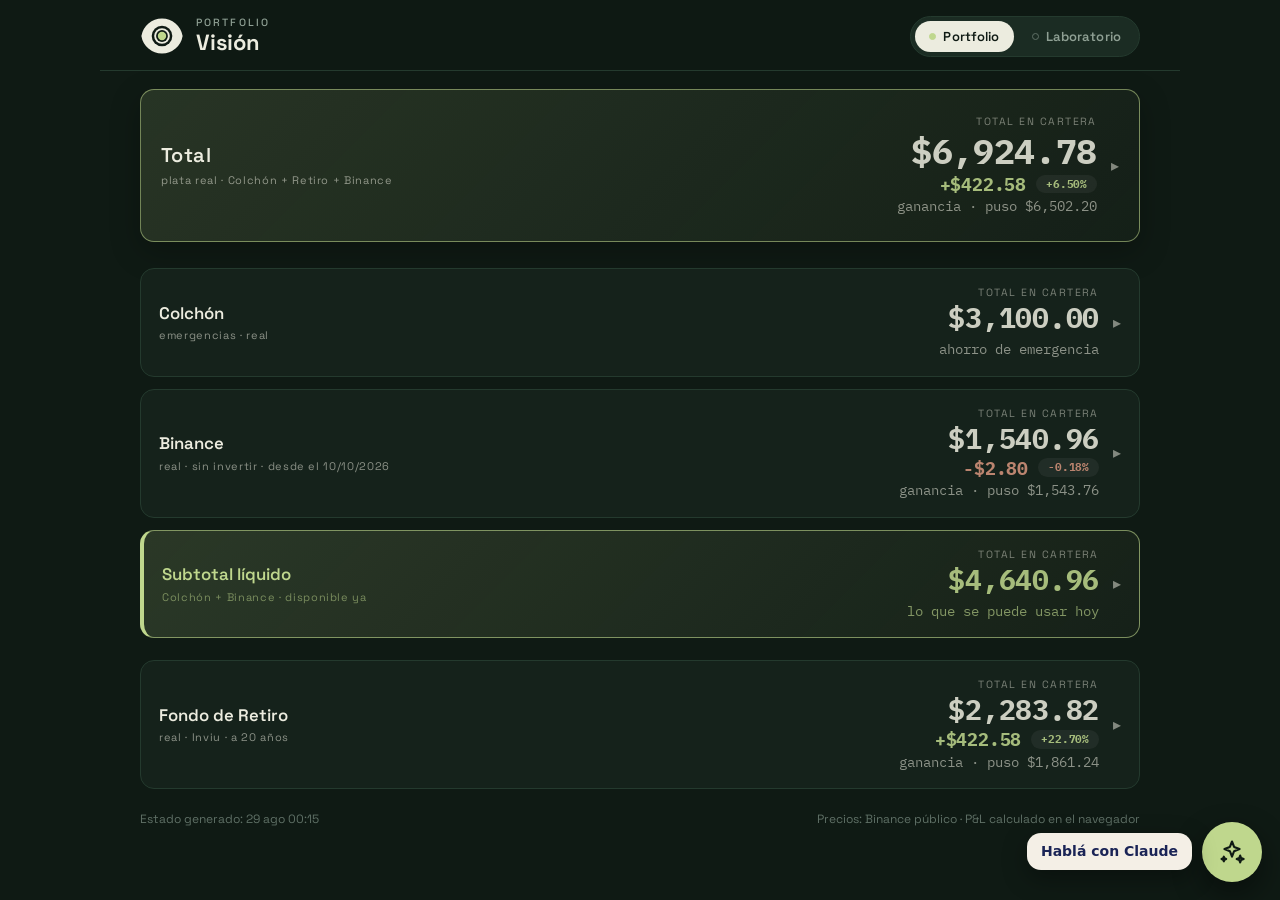
==== docs/index.html @ cedcc73b "panel: subtotal liquido destacado en lima" ====
<!DOCTYPE html>
<html lang="es">
<head>
<meta charset="UTF-8">
<meta name="viewport" content="width=device-width, initial-scale=1.0">
<meta name="robots" content="noindex, nofollow">
<title>Portfolio Visión</title>
<meta name="theme-color" content="#0F1A14">
<meta name="apple-mobile-web-app-capable" content="yes">
<meta name="apple-mobile-web-app-status-bar-style" content="black-translucent">
<meta name="apple-mobile-web-app-title" content="Visión">
<link rel="manifest" href="./manifest.json?v=3">
<link rel="icon" href="./favicon.ico?v=2" sizes="any">
<link rel="icon" type="image/png" sizes="32x32" href="./brand/favicon-32.png?v=3">
<link rel="icon" type="image/png" sizes="16x16" href="./brand/favicon-16.png?v=3">
<link rel="apple-touch-icon" sizes="180x180" href="./brand/apple-touch-icon.png?v=3">
<link rel="preconnect" href="https://fonts.googleapis.com">
<link rel="preconnect" href="https://fonts.gstatic.com" crossorigin>
<link href="https://fonts.googleapis.com/css2?family=Space+Grotesk:wght@400;500;700&family=IBM+Plex+Mono:wght@400;500;600&display=swap" rel="stylesheet">
<style>
  :root{
    /* Portfolio Visión — tokens (brand/tokens.css) */
    --soil:#0F1A14; --surface:#15221B; --surface-2:#1B2C23;
    --hair:#243A2E; --hair-soft:#1C2D24;
    --ink:#ECECDF; --muted:#8FA094; --faint:#5F7066;
    --jade:#BFD78D; --grain:#E8C36A; --clay:#D9967E; --sky:#7FB0C9;
    --r:14px;
  }
  *{box-sizing:border-box;margin:0;padding:0}
  html{-webkit-text-size-adjust:100%}
  body{
    background:var(--soil);
    color:var(--ink);
    font-family:"Space Grotesk",system-ui,sans-serif;
    line-height:1.45;
    padding:clamp(16px,4vw,40px);
    max-width:1080px;margin:0 auto;
    background-image:radial-gradient(120% 80% at 50% -10%, #16241c 0%, var(--soil) 55%);
    min-height:100vh;
  }
  .mono{font-family:"IBM Plex Mono",monospace;font-variant-numeric:tabular-nums}
  .eyebrow{font-size:11px;letter-spacing:.18em;text-transform:uppercase;color:var(--muted);font-weight:500}

  /* header */
  header{display:flex;flex-wrap:wrap;align-items:flex-end;justify-content:space-between;gap:18px;margin-bottom:28px}
  .brand h1{font-size:clamp(22px,3.6vw,30px);font-weight:700;letter-spacing:-.01em}
  .brand .sub{color:var(--muted);font-size:13px;margin-top:2px}
  .pulse{display:inline-flex;align-items:center;gap:7px;color:var(--muted);font-size:12px}
  .dot{width:8px;height:8px;border-radius:50%;background:var(--jade);box-shadow:0 0 0 0 rgba(191,215,141,.6);animation:beat 2.6s infinite}
  @keyframes beat{0%{box-shadow:0 0 0 0 rgba(191,215,141,.45)}70%{box-shadow:0 0 0 7px rgba(191,215,141,0)}100%{box-shadow:0 0 0 0 rgba(191,215,141,0)}}

  /* hero */
  .hero{background:linear-gradient(180deg,var(--surface) 0%, #121b16 100%);border:1px solid var(--hair);border-radius:var(--r);padding:clamp(18px,3vw,26px);margin-bottom:18px;display:flex;flex-wrap:wrap;gap:24px;align-items:center;justify-content:space-between}
  .hero .pnl-val{font-size:clamp(30px,6vw,46px);font-weight:600;letter-spacing:-.02em;line-height:1}
  .hero .pnl-sub{color:var(--muted);font-size:13px;margin-top:6px}
  .hero-stats{display:flex;gap:clamp(16px,4vw,38px);flex-wrap:wrap}
  .stat .k{font-size:11px;letter-spacing:.16em;text-transform:uppercase;color:var(--faint)}
  .stat .v{font-size:18px;margin-top:3px}

  /* grid */
  .cols{display:grid;grid-template-columns:1fr;gap:18px}
  @media(min-width:760px){.cols{grid-template-columns:1.6fr 1fr}}
  .card{background:var(--surface);border:1px solid var(--hair);border-radius:var(--r);overflow:hidden}
  .card > .head{display:flex;align-items:center;justify-content:space-between;padding:15px 18px;border-bottom:1px solid var(--hair-soft)}
  .card > .head .title{font-weight:500;font-size:15px}
  .card .body{padding:6px 18px 16px}

  /* positions */
  .pos{padding:14px 0;border-bottom:1px solid var(--hair-soft)}
  .pos:last-child{border-bottom:none}
  .pos.closed{opacity:.5}
  .pos-top{display:flex;align-items:baseline;justify-content:space-between;gap:10px}
  .sym{font-size:17px;font-weight:600}
  .sym .pair{color:var(--faint);font-weight:400;font-size:13px}
  .pos-pnl{text-align:right}
  .pos-pnl .pct{font-size:17px;font-weight:600}
  .pos-pnl .abs{font-size:12px;color:var(--muted)}
  .pos-meta{display:flex;flex-wrap:wrap;gap:14px 22px;margin-top:9px;font-size:12.5px;color:var(--muted)}
  .pos-meta b{color:var(--ink);font-weight:500}
  .up{color:var(--jade)} .down{color:var(--clay)} .flat{color:var(--muted)}

  /* stage track */
  .stage{display:inline-flex;align-items:center;gap:0;margin-top:10px}
  .seg{height:4px;width:34px;background:var(--hair);border-radius:2px;margin-right:4px}
  .seg.on{background:var(--jade)} .seg.stop{background:var(--clay)}
  .badge{display:inline-block;font-size:10.5px;letter-spacing:.08em;text-transform:uppercase;padding:2px 8px;border-radius:999px;border:1px solid var(--hair);color:var(--muted)}
  .badge.confirmed{color:var(--jade);border-color:rgba(191,215,141,.4)}
  .badge.moonbag{color:var(--grain);border-color:rgba(232,195,106,.4)}
  .badge.seed{color:var(--sky);border-color:rgba(127,176,201,.4)}
  .badge.closed{color:var(--clay);border-color:rgba(224,122,95,.4)}

  /* side rows */
  .row{display:flex;align-items:center;justify-content:space-between;padding:11px 0;border-bottom:1px solid var(--hair-soft);font-size:14px}
  .row:last-child{border-bottom:none}
  .row .lbl{color:var(--muted)}
  .chip{display:inline-block;background:var(--surface-2);border:1px solid var(--hair);border-radius:8px;padding:3px 9px;font-size:13px;margin:0 6px 6px 0}
  .chip .live{color:var(--faint);font-size:11px;margin-left:6px}

  footer{margin-top:22px;color:var(--faint);font-size:12px;display:flex;flex-wrap:wrap;justify-content:space-between;gap:10px}
  .note{background:var(--surface);border:1px solid var(--hair-soft);border-left:2px solid var(--grain);border-radius:8px;padding:10px 13px;color:var(--muted);font-size:12.5px;margin-top:14px}
  a{color:var(--sky);text-decoration:none}
  .err{color:var(--clay)}
  @media(prefers-reduced-motion:reduce){.dot{animation:none}}
</style>

<style>
  .badge.live{background:rgba(224,122,95,.14);color:var(--clay);border:1px solid rgba(224,122,95,.3);padding:2px 9px;border-radius:999px;font-size:11px;font-weight:600}
  .badge.dry{background:rgba(127,176,201,.14);color:var(--sky);border:1px solid rgba(127,176,201,.3);padding:2px 9px;border-radius:999px;font-size:11px;font-weight:600}
  .gan-sep{margin:40px 0 24px;border:0;border-top:1px solid var(--hair)}
  .gan-head{display:flex;flex-wrap:wrap;align-items:flex-end;justify-content:space-between;gap:14px;margin-bottom:20px}
  .gmetrics{display:grid;grid-template-columns:repeat(3,1fr);gap:12px}
  .gmetrics .m{background:var(--surface-2);border:1px solid var(--hair);border-radius:10px;padding:12px 14px}
  .gmetrics .m .k{font-size:11px;letter-spacing:.12em;text-transform:uppercase;color:var(--muted)}
  .gmetrics .m .v{font-size:20px;margin-top:4px}
</style>

</head>
<body>
  <header>
    <div class="brand">
      <h1>Radar — Fondo Abundancia</h1>
      <div class="sub">Especulación disciplinada · Binance Spot · sub-cuenta aislada</div>
    </div>
    <div class="pulse"><span class="dot"></span><span id="freshness">precios en vivo</span></div>
  </header>

  <section class="hero">
    <div>
      <div class="eyebrow">Balance (USD) · Semillas</div>
      <div class="pnl-val mono" id="semBal">—</div>
      <div class="pnl-sub" id="semSub">cargando estado…</div>
    </div>
    <div class="hero-stats">
      <div class="stat"><div class="k">Ganancia / pérdida general</div><div class="v mono" id="semGen" style="font-size:1.4em">—</div></div>
      <div class="stat"><div class="k">P&amp;L no realizado</div><div class="v mono" id="semUnreal">—</div></div>
      <div class="stat"><div class="k">P&amp;L realizado</div><div class="v mono" id="semReal">—</div></div>
      <div class="stat"><div class="k">Depósitos netos</div><div class="v mono" id="semDep">—</div></div>
    </div>
  </section>

  <div class="card" id="alertCard" style="margin-bottom:18px"><div class="head"><span class="title">Alertas</span><span class="eyebrow" id="alertCount"></span></div><div class="body" id="alertas"><div class="row"><span class="lbl">Cargando…</span></div></div></div>

<div class="cols">
    <div class="card">
      <div class="head"><span class="title">Posiciones</span><span class="eyebrow" id="posCount"></span></div>
      <div class="body" id="positions"><div class="row"><span class="lbl">Cargando…</span></div></div>
    </div>

    <div style="display:flex;flex-direction:column;gap:18px">
      <div class="card">
        <div class="head"><span class="title">Bot diario</span><span class="eyebrow">filtro determinístico</span></div>
        <div class="body">
          <div class="row"><span class="lbl">Última corrida</span><span class="mono" id="lastRun">—</span></div>
          <div class="row"><span class="lbl">Narrativa activa</span><span class="mono" id="narr">—</span></div>
          <div style="padding-top:11px"><div class="lbl" style="color:var(--muted);font-size:13px;margin-bottom:8px">Shortlist (vigilancia)</div><div id="shortlist"></div></div>
        </div>
      </div>
      <div class="card">
        <div class="head"><span class="title">Cerebro</span><span class="eyebrow">LLM mensual</span></div>
        <div class="body">
          <div class="row"><span class="lbl">Último análisis</span><span class="mono" id="brainLast">—</span></div>
          <div class="row"><span class="lbl">Próximo</span><span class="mono" id="brainNext">—</span></div>
        </div>
      </div>
    </div>
  </div>

  <div class="note" id="discipline">Vista de control, no de trading. El sistema revisa una vez al día; mirar precios al segundo no cambia ninguna decisión.</div>

  
<div class="card" style="margin-top:18px"><div class="head"><span class="title">Historial</span><span class="eyebrow" id="sHistCount"></span></div><div class="body" id="sHistory"><div class="row"><span class="lbl">Cargando&hellip;</span></div></div></div>

<hr class="gan-sep">
<div class="gan-head">
  <div class="brand">
    <h1>Radar - Ganesha</h1>
    <div class="sub">Momentum intradía · 15m · Binance Spot · sub-cuenta aislada</div>
  </div>
  <div style="display:flex;align-items:center;gap:14px">
    <span class="badge dry" id="gMode">—</span>
    <div class="pulse"><span class="dot"></span><span id="gFresh">precios en vivo</span></div>
  </div>
</div>

<section class="hero">
  <div>
    <div class="eyebrow">Balance (USD) · Ganesha</div>
    <div class="pnl-val mono" id="gBal">—</div>
    <div class="pnl-sub" id="gSub">cargando estado…</div>
  </div>
  <div class="hero-stats">
    <div class="stat"><div class="k">Ganancia / pérdida general</div><div class="v mono" id="gGen" style="font-size:1.4em">—</div></div>
    <div class="stat"><div class="k">P&amp;L no realizado</div><div class="v mono" id="gUnreal">—</div></div>
    <div class="stat"><div class="k">P&amp;L realizado</div><div class="v mono" id="gReal">—</div></div>
    <div class="stat"><div class="k">Depósitos netos</div><div class="v mono" id="gDep">—</div></div>
  </div>
</section>

<div class="cols">
  <div class="card">
    <div class="head"><span class="title">Posiciones abiertas</span><span class="eyebrow" id="gPosCount"></span></div>
    <div class="body" id="gPositions"><div class="row"><span class="lbl">Cargando…</span></div></div>
  </div>
  <div class="card">
    <div class="head"><span class="title">Desempeño</span><span class="eyebrow">acumulado</span></div>
    <div class="body">
      <div class="gmetrics">
        <div class="m"><div class="k">Trades</div><div class="v mono" id="gMTrades">—</div></div>
        <div class="m"><div class="k">Win rate</div><div class="v mono" id="gMWin">—</div></div>
        <div class="m"><div class="k">Profit factor</div><div class="v mono" id="gMPF">—</div></div>
      </div>
      <div class="row" style="margin-top:14px"><span class="lbl" id="gNote">—</span></div>
    </div>
  </div>
</div>


<div class="card" style="margin-top:18px"><div class="head"><span class="title">Historial</span><span class="eyebrow" id="gHistCount"></span></div><div class="body" id="gHistory"><div class="row"><span class="lbl">Cargando&hellip;</span></div></div></div>

<footer>
    <span id="dataStamp">—</span>
    <span>Precios: Binance público · P&amp;L calculado en el navegador</span>
  </footer>

<script>
const MONTHS=["ene","feb","mar","abr","may","jun","jul","ago","sep","oct","nov","dic"];
const fmtUSD=(n,d=2)=>(n<0?"-":"")+"$"+Math.abs(n).toLocaleString("en-US",{minimumFractionDigits:d,maximumFractionDigits:d});
const fmtPct=n=>(n>=0?"+":"")+n.toFixed(2)+"%";
const cls=n=>n>0.0001?"up":(n<-0.0001?"down":"flat");
const bSym=s=>s.replace("/","").toUpperCase();
let DATA=null, PRICES={}, lastFetch=0;

function stageFor(status){
  // semilla -> confirmada -> moonbag ; stop = clay
  if(status==="closed")  return {badge:"closed",  label:"stop",      segs:["stop","stop","stop"]};
  if(status==="moonbag") return {badge:"moonbag", label:"moonbag",   segs:["on","on","on"]};
  if(status==="confirmed")return{badge:"confirmed",label:"confirmada",segs:["on","on",""]};
  return {badge:"seed", label:"semilla", segs:["on","",""]};
}

async function loadData(){
  const r=await fetch("./dashboard_data.json?ts="+Date.now());
  if(!r.ok) throw new Error("dashboard_data.json "+r.status);
  DATA=await r.json();
}

async function loadPrices(){
  const syms=new Set();
  (DATA.positions||[]).forEach(p=>{if(p.qty>0)syms.add(bSym(p.symbol))});
  (DATA.shortlist||[]).forEach(s=>syms.add(bSym(s)));
  if(syms.size===0){lastFetch=Date.now();return;}
  const list=JSON.stringify([...syms]);
  const urls=[
    "https://data-api.binance.vision/api/v3/ticker/24hr?symbols="+encodeURIComponent(list),
    "https://api.binance.com/api/v3/ticker/24hr?symbols="+encodeURIComponent(list)
  ];
  let arr=null,err=null;
  for(const u of urls){try{const r=await fetch(u);if(r.ok){arr=await r.json();break;}}catch(e){err=e;}}
  if(!arr) throw err||new Error("sin precios");
  arr.forEach(t=>{PRICES[t.symbol]={price:parseFloat(t.lastPrice),chg:parseFloat(t.priceChangePercent)}});
  lastFetch=Date.now();
}

function render(){
  if(!DATA) return;
  // hero / positions
  const open=(DATA.positions||[]).filter(p=>p.qty>0);
  const closed=(DATA.positions||[]).filter(p=>!(p.qty>0));
  let cost=0,mkt=0,priced=true;
  open.forEach(p=>{const px=PRICES[bSym(p.symbol)];const c=p.qty*p.avg_cost;cost+=c;if(px){mkt+=p.qty*px.price}else{priced=false}});
  const pnl=mkt-cost, pnlPct=cost>0?(pnl/cost*100):0;

  const _semBal=(DATA.free_usdt||0)+mkt;
  document.getElementById("semBal").textContent = priced? fmtUSD(_semBal): "—";
  document.getElementById("semSub").textContent =
      `${open.length} abierta${open.length!==1?"s":""} · ${closed.length} cerrada${closed.length!==1?"s":""}`;
  document.getElementById("semUnreal").innerHTML = (priced&&open.length)
      ? `<span class="${cls(pnl)}">${fmtUSD(pnl)} <span style="font-size:.8em">(${fmtPct(pnlPct)})</span></span>` : "—";
  const _semReal=(DATA.recent_closed||[]).reduce((a,r)=>a+(+r.pnl_net||0),0);
  document.getElementById("semReal").innerHTML=`<span class="${cls(_semReal)}">${fmtUSD(_semReal)}</span>`;
  const dlS=DATA.deposits_ledger;
  if(dlS&&dlS.seeded&&dlS.semillas&&dlS.semillas.neto_usdt>0&&priced){
    const dpS=dlS.semillas.neto_usdt, gS=_semBal-dpS;
    document.getElementById("semGen").innerHTML=`<span class="${cls(gS)}">${fmtUSD(gS)} <span style="font-size:.8em">(${fmtPct(gS/dpS*100)})</span></span>`;
    document.getElementById("semDep").textContent=fmtUSD(dpS,0);
  }

  document.getElementById("posCount").textContent = open.length+" abiertas";
  const pc=document.getElementById("positions"); pc.innerHTML="";
  const ordered=[...open];
  if(ordered.length===0) pc.innerHTML='<div class="row"><span class="lbl">Sin posiciones.</span></div>';
  ordered.forEach(p=>{
    const px=PRICES[bSym(p.symbol)];
    const isOpen=p.qty>0;
    const upnl=(isOpen&&px)?(px.price-p.avg_cost)*p.qty:0;
    const upct=(isOpen&&px)?((px.price/p.avg_cost-1)*100):0;
    const st=stageFor(p.status);
    const [base,quote]=p.symbol.split("/");
    const el=document.createElement("div");
    el.className="pos"+(isOpen?"":" closed");
    el.innerHTML=`
      <div class="pos-top">
        <div><span class="sym">${base}</span> <span class="pair">/${quote||"USDT"}</span>
             <span class="badge ${st.badge}" style="margin-left:8px">${st.label}</span></div>
        <div class="pos-pnl">${isOpen?(px?`<div class="pct ${cls(upnl)}">${fmtPct(upct)}</div><div class="abs">${fmtUSD(upnl)}</div>`:`<div class="pct flat">—</div>`):`<div class="pct flat">cerrada</div>`}</div>
      </div>
      <div class="pos-meta">
        ${isOpen?`<span>Precio <b class="mono">${px?fmtUSD(px.price,px.price<1?4:2):"—"}</b></span>
        <span>Costo prom <b class="mono">${fmtUSD(p.avg_cost,p.avg_cost<1?4:2)}</b></span>
        <span>Invertido <b class="mono">${fmtUSD(p.qty*p.avg_cost)}</b></span>
        <span>Cant <b class="mono">${p.qty}</b></span>
        <span>Valor <b class="mono">${px?fmtUSD(p.qty*px.price):"—"}</b></span>`
        :`<span>Costo prom <b class="mono">${fmtUSD(p.avg_cost,p.avg_cost<1?4:2)}</b></span>`}
        <span>DCA <b class="mono">${p.dca_adds||0}</b></span>
        <span>TP <b class="mono">${(p.tp_hit&&p.tp_hit.length)?p.tp_hit.join(","):"—"}</b></span>
        ${px&&isOpen?`<span>24h <b class="mono ${cls(px.chg)}">${fmtPct(px.chg)}</b></span>`:""}
      </div>
      <div class="stage">${st.segs.map(s=>`<span class="seg ${s}"></span>`).join("")}</div>`;
    pc.appendChild(el);
  });

  
// alertas
const AL=(DATA.alertas||[]);const acEl=document.getElementById("alertas");const acC=document.getElementById("alertCount");
if(acEl){acEl.innerHTML="";if(acC)acC.textContent=AL.length?AL.length+" activa"+(AL.length>1?"s":""):"";
if(!AL.length)acEl.innerHTML='<div class="row"><span class="lbl">Sin alertas. Todo en orden.</span></div>';
AL.forEach(function(a){var colors={rojo:"var(--clay)",amarillo:"var(--grain)",info:"var(--sky)"};var el=document.createElement("div");el.className="row";el.innerHTML='<span style="color:'+(colors[a.nivel]||"var(--muted)")+';font-size:13.5px">'+(a.nivel==="rojo"?"\u26a0 ":"")+a.texto+"</span>";acEl.appendChild(el);});}
// bot diario
  document.getElementById("lastRun").textContent = DATA.generated_at? stampShort(DATA.generated_at):"—";
  document.getElementById("narr").textContent = DATA.narrativa_active? DATA.narrativa_active : "ninguna";
  const sl=document.getElementById("shortlist"); sl.innerHTML="";
  if(!DATA.shortlist||!DATA.shortlist.length){ sl.innerHTML='<span class="lbl" style="font-size:13px">vacía</span>'; }
  (DATA.shortlist||[]).forEach(s=>{
    const px=PRICES[bSym(s)];
    const c=document.createElement("span");c.className="chip";
    c.innerHTML=`${s.split("/")[0]} ${px?`<span class="live mono ${cls(px.chg)}">${fmtPct(px.chg)}</span>`:""}`;
    sl.appendChild(c);
  });

  // cerebro
  document.getElementById("brainLast").textContent = DATA.last_brain_run? dateShort(DATA.last_brain_run):"—";
  document.getElementById("brainNext").textContent = nextBrain(DATA.last_brain_run);

  // stamps
  document.getElementById("dataStamp").textContent = "Estado generado: "+(DATA.generated_at?stampShort(DATA.generated_at):"—");
  tickFreshness();
}

function dateShort(d){const t=new Date(d+"T00:00:00");return isNaN(t)?d:`${t.getDate()} ${MONTHS[t.getMonth()]} ${t.getFullYear()}`}
function stampShort(iso){const t=new Date(iso);if(isNaN(t))return iso;return `${t.getDate()} ${MONTHS[t.getMonth()]} ${String(t.getHours()).padStart(2,"0")}:${String(t.getMinutes()).padStart(2,"0")}`}
function nextBrain(last){let base=last?new Date(last+"T00:00:00"):new Date();const n=new Date(base.getFullYear(),base.getMonth()+1,1);return `1 ${MONTHS[n.getMonth()]} ${n.getFullYear()}`}
function tickFreshness(){
  const el=document.getElementById("freshness");
  if(!lastFetch){el.textContent="esperando precios…";return;}
  const s=Math.round((Date.now()-lastFetch)/1000);
  el.textContent = s<5?"precios en vivo":`precios · hace ${s<60?s+"s":Math.round(s/60)+"m"}`;
}

async function cyclePrices(){ try{await loadPrices();render();}catch(e){document.getElementById("freshness").innerHTML='<span class="err">precios no disponibles</span>';} }

(async function init(){
  try{ await loadData(); }
  catch(e){
    document.getElementById("semSub").innerHTML='<span class="err">No se pudo leer dashboard_data.json — ¿ya corrió el deploy?</span>';
    return;
  }
  render();
  await cyclePrices();
  setInterval(cyclePrices,60000);
  setInterval(tickFreshness,1000);
})();
</script>

<script>
(function(){
  const MONTHS=["ene","feb","mar","abr","may","jun","jul","ago","sep","oct","nov","dic"];
  const fU=(n,d=2)=>n==null?"—":(n<0?"-":"")+"$"+Math.abs(n).toLocaleString("en-US",{minimumFractionDigits:d,maximumFractionDigits:d});
  const fP=n=>(n>=0?"+":"")+n.toFixed(2)+"%";
  const cl=n=>n>0.0001?"up":(n<-0.0001?"down":"flat");
  const bS=s=>s.replace("/","").toUpperCase();
  let D=null,DEP=null,PX={},lf=0;
  const $=id=>document.getElementById(id);
  async function load(){const r=await fetch("./ganesha_data.json?ts="+Date.now());if(!r.ok)throw 0;D=await r.json();
    try{const r2=await fetch("./dashboard_data.json?ts="+Date.now());if(r2.ok){DEP=(await r2.json()).deposits_ledger;}}catch(e){}}
  async function prices(){
    const ss=new Set();(D.open_positions||[]).forEach(p=>{if(p.qty>0)ss.add(bS(p.symbol))});
    if(!ss.size){lf=Date.now();return;}
    const L=JSON.stringify([...ss]);
    for(const u of ["https://data-api.binance.vision/api/v3/ticker/24hr?symbols=","https://api.binance.com/api/v3/ticker/24hr?symbols="]){
      try{const r=await fetch(u+encodeURIComponent(L));if(r.ok){(await r.json()).forEach(t=>PX[t.symbol]={price:+t.lastPrice,chg:+t.priceChangePercent});lf=Date.now();return;}}catch(e){}}
    throw 0;
  }
  function stamp(ms){const t=new Date(ms);return isNaN(t)?"—":`${t.getDate()} ${MONTHS[t.getMonth()]} ${String(t.getHours()).padStart(2,"0")}:${String(t.getMinutes()).padStart(2,"0")}`;}
  function fresh(){const e=$("gFresh");if(!e)return;if(!lf){e.textContent="esperando precios…";return;}const s=Math.round((Date.now()-lf)/1000);e.textContent=s<5?"precios en vivo":`precios · hace ${s<60?s+"s":Math.round(s/60)+"m"}`;}
  function render(){
    if(!D)return;const live=D.dry_run===false;
    const mb=$("gMode");mb.textContent=live?"EN VIVO":"DRY-RUN";mb.className="badge "+(live?"live":"dry");
    let _inv=0,_mk=0,_pcd=true;
    (D.open_positions||[]).forEach(p=>{const t=PX[bS(p.symbol)];_inv+=p.qty*p.entry;if(t)_mk+=p.qty*t.price;else _pcd=false;});
    const _bal=_pcd?((D.equity_now||0)-_inv+_mk):(D.equity_now||0);
    $("gBal").textContent=fU(_bal);
    const pt=D.pnl_today||0,pr=D.realized_pnl||0;
    $("gSub").textContent=`${(D.open_positions||[]).length} abierta(s) · hoy ${fU(pt)} · ${D.trades_today??0} trade(s)`;
    const _un=_pcd?(_mk-_inv):null;
    $("gUnreal").innerHTML=_un==null?"—":`<span class="${cl(_un)}">${fU(_un)} <span style="font-size:.8em">(${fP(_inv>0?_un/_inv*100:0)})</span></span>`;
    $("gReal").innerHTML=`<span class="${cl(pr)}">${fU(pr)}</span>`;
    if(DEP&&DEP.seeded&&DEP.ganesha&&DEP.ganesha.neto_usdt>0&&_pcd){
      const _dp=DEP.ganesha.neto_usdt,_g=_bal-_dp;
      $("gGen").innerHTML=`<span class="${cl(_g)}">${fU(_g)} <span style="font-size:.8em">(${fP(_g/_dp*100)})</span></span>`;
      $("gDep").textContent=fU(_dp,0);
    }
    $("gMTrades").textContent=D.trades_total??0;
    $("gMWin").textContent=(D.win_rate??0)+"%";
    $("gMPF").textContent=D.trades_total?(D.profit_factor??0):"—";
    $("gNote").textContent=live?"EN VIVO · opera con plata real. Stops, TP parcial y circuit breakers activos.":"DRY-RUN · escanea y simula sin tocar plata.";
    const op=(D.open_positions||[]);$("gPosCount").textContent=op.length+" abierta(s)";
    const pc=$("gPositions");pc.innerHTML="";
    if(!op.length)pc.innerHTML='<div class="row"><span class="lbl">Sin posiciones abiertas. Escaneando setups…</span></div>';
    op.forEach(p=>{
      const px=PX[bS(p.symbol)];const up=px?(px.price-p.entry)*p.qty:0;const uc=px?((px.price/p.entry-1)*100):0;
      const[b,q]=p.symbol.split("/");const sp=px?((p.stop/px.price-1)*100):null;
      const el=document.createElement("div");el.className="pos";
      el.innerHTML=`<div class="pos-top"><div><span class="sym">${b}</span> <span class="pair">/${q||"USDT"}</span>${p.tp1_done?' <span class="badge moonbag" style="margin-left:6px">TP1 ✓</span>':''}</div><div class="pos-pnl">${px?`<div class="pct ${cl(up)}">${fP(uc)}</div><div class="abs">${fU(up)}</div>`:'<div class="pct flat">—</div>'}</div></div><div class="pos-meta"><span>Precio <b class="mono">${px?fU(px.price,px.price<1?4:2):"—"}</b></span><span>Entrada <b class="mono">${fU(p.entry,p.entry<1?4:2)}</b></span><span>Invertido <b class="mono">${fU(p.qty*p.entry)}</b></span><span>Cant <b class="mono">${p.qty}</b></span><span>Stop <b class="mono">${fU(p.stop,p.stop<1?4:2)}</b>${sp!=null?` <span class="${cl(sp)}">(${fP(sp)})</span>`:""}</span>${px?`<span>24h <b class="mono ${cl(px.chg)}">${fP(px.chg)}</b></span>`:""}</div>`;
      pc.appendChild(el);
    });
    fresh();
  }
  async function cyc(){try{await prices();render();}catch(e){const f=$("gFresh");if(f)f.innerHTML='<span class="err">precios n/d</span>';}}
  (async function(){try{await load();}catch(e){const s=$("gSub");if(s)s.innerHTML='<span class="err">ganesha_data.json aún no disponible</span>';return;}render();await cyc();setInterval(async()=>{try{await load();}catch(e){}cyc();},60000);setInterval(fresh,1000);})();
})();
</script>

<script>
(function(){
  var MO=["ene","feb","mar","abr","may","jun","jul","ago","sep","oct","nov","dic"];
  function fU(n,d){d=(d==null?2:d);return (n<0?"-":"")+"$"+Math.abs(n).toLocaleString("en-US",{minimumFractionDigits:d,maximumFractionDigits:d});}
  function dt(ts){var t=new Date(ts*1000);return isNaN(t.getTime())?"":t.getDate()+" "+MO[t.getMonth()]+" "+String(t.getHours()).padStart(2,"0")+":"+String(t.getMinutes()).padStart(2,"0");}
  function cl(n){return n>0.0001?"up":(n<-0.0001?"down":"flat");}
  var LBL={SEED:"plantada",STOP:"stop",TAKE_PROFIT:"TP",MANUAL:"cierre manual",FREEZE:"freeze",GARDEN_LIQ:"liquidada",GARDEN_DCA:"DCA",REVIVE:"revival",tp:"TP",stop:"stop",manual:"cierre manual"};
  var BUY={SEED:1,GARDEN_DCA:1,REVIVE:1};
  function rowHTML(r){
    var act=String(r.action||"");var lb=LBL[act]||act.toLowerCase();
    var isBuy=BUY[act]===1;var right,mid="";
    if(isBuy){right='<span class="mono" style="color:var(--muted)">'+fU((r.qty_total||0)*(r.entry||0))+'</span>';}
    else{var p=(r.pnl_net==null?0:+r.pnl_net);right='<span class="mono '+cl(p)+'">'+(p>0?"+":"")+fU(p)+'</span>';
      if(r.entry&&r.exit){mid=' <span style="color:var(--faint);font-size:12px">'+fU(+r.entry,+r.entry<1?4:2)+' &rarr; '+fU(+r.exit,+r.exit<1?4:2)+'</span>';}}
    return '<div class="row"><span class="lbl"><b style="color:var(--ink)">'+String(r.symbol||"").split("/")[0]+'</b> &middot; '+lb+mid+' <span style="color:var(--faint);font-size:11.5px">'+dt(+r.closed_ts||0)+'</span></span>'+right+'</div>';
  }
  function paint(bodyId,cntId,rows){
    var el=document.getElementById(bodyId),cn=document.getElementById(cntId);
    if(!el)return;var exp=false;
    rows=(rows||[]).slice().sort(function(a,b){return (+b.closed_ts||0)-(+a.closed_ts||0);});
    if(cn)cn.textContent=rows.length?rows.length+" operaciones":"";
    function draw(){
      var lst=exp?rows:rows.slice(0,4);
      el.innerHTML=lst.length?lst.map(rowHTML).join(""):'<div class="row"><span class="lbl">Sin operaciones todav&iacute;a.</span></div>';
      if(rows.length>4){
        var a=document.createElement("div");a.className="row";
        a.innerHTML='<a href="#" style="font-size:13px">'+(exp?"Ver menos":"Ver las "+rows.length+" operaciones")+'</a>';
        a.firstChild.onclick=function(e){e.preventDefault();exp=!exp;draw();};
        el.appendChild(a);
      }
    }
    draw();
  }
  fetch("./dashboard_data.json?ts="+Date.now()).then(function(r){return r.json();}).then(function(d){paint("sHistory","sHistCount",d.recent_closed);}).catch(function(){});
  fetch("./ganesha_data.json?ts="+Date.now()).then(function(r){return r.json();}).then(function(d){paint("gHistory","gHistCount",d.recent_closed);}).catch(function(){});
})();
</script>
<script src="./ganesha_extra.js?v=9oct"></script>
<script src="./sistema_extra.js?v=10oct3"></script>
<script src="./pescador_extra.js"></script>
<script src="./pescador_card.js?v=1oct"></script>
<script src="./pescador_chico_card.js?v=1oct"></script>
<script src="./pescador_analitica.js?v=1oct"></script>
<script src="./lab_card.js?v=4"></script>
<script src="./retiro_card.js?v=3"></script>
<script src="./colchon_card.js?v=3"></script>
<script src="./binance_card.js?v=1"></script>
<script src="./curvas.js?v=1"></script>
<script src="./vision_ui.js?v=3"></script>
<script src="./desplegables.js?v=14"></script>
<script src="./chat_radar.js?v=3"></script>
<script src="./refresco.js?v=1"></script>
</body>
</html>
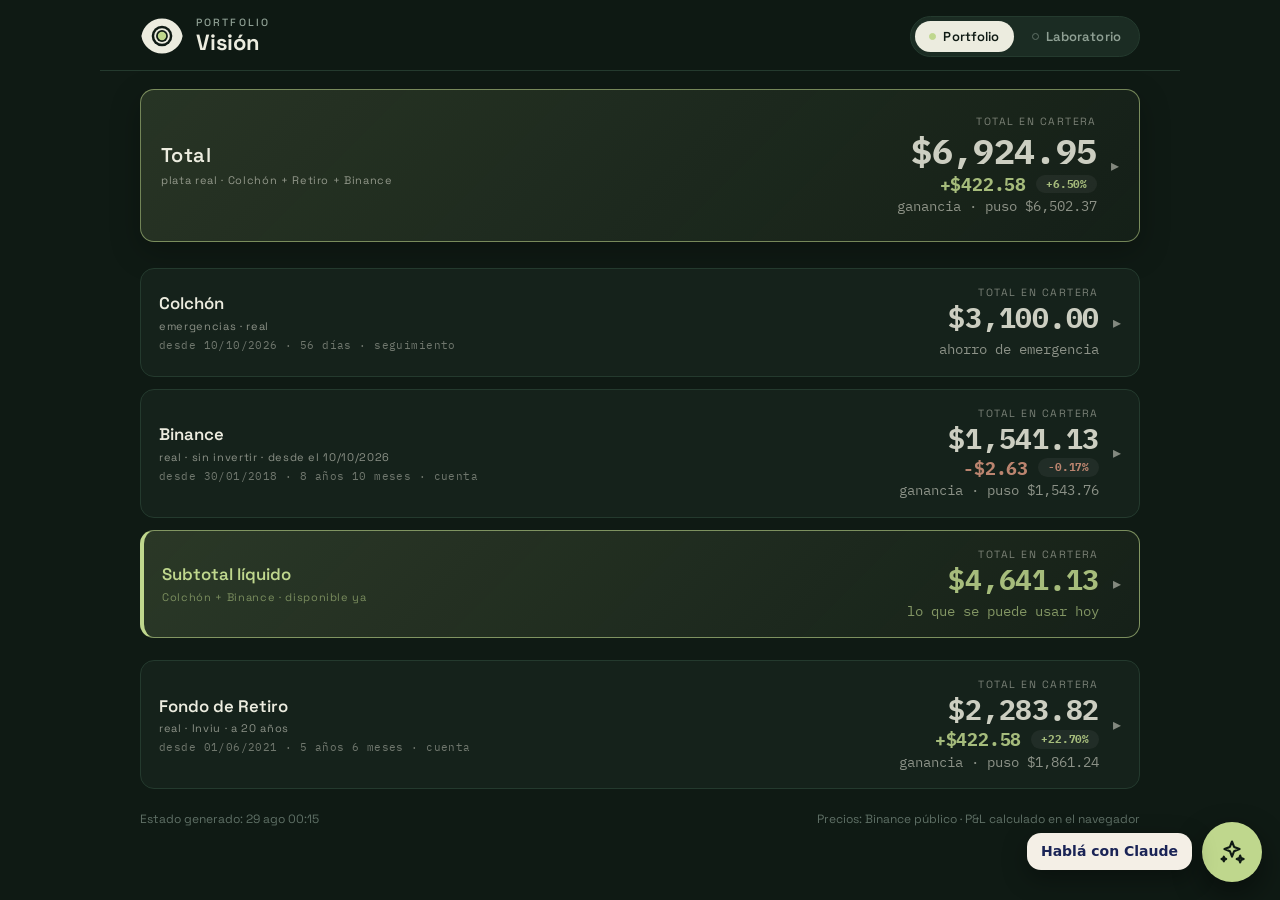
==== commit af0441b3: "panel: fecha de inicio y antiguedad en cada barra" ====
--- a/docs/index.html
+++ b/docs/index.html
@@ -479,7 +479,7 @@
 <script src="./binance_card.js?v=1"></script>
 <script src="./curvas.js?v=1"></script>
 <script src="./vision_ui.js?v=3"></script>
-<script src="./desplegables.js?v=14"></script>
+<script src="./desplegables.js?v=15"></script>
 <script src="./chat_radar.js?v=3"></script>
 <script src="./refresco.js?v=1"></script>
 </body>
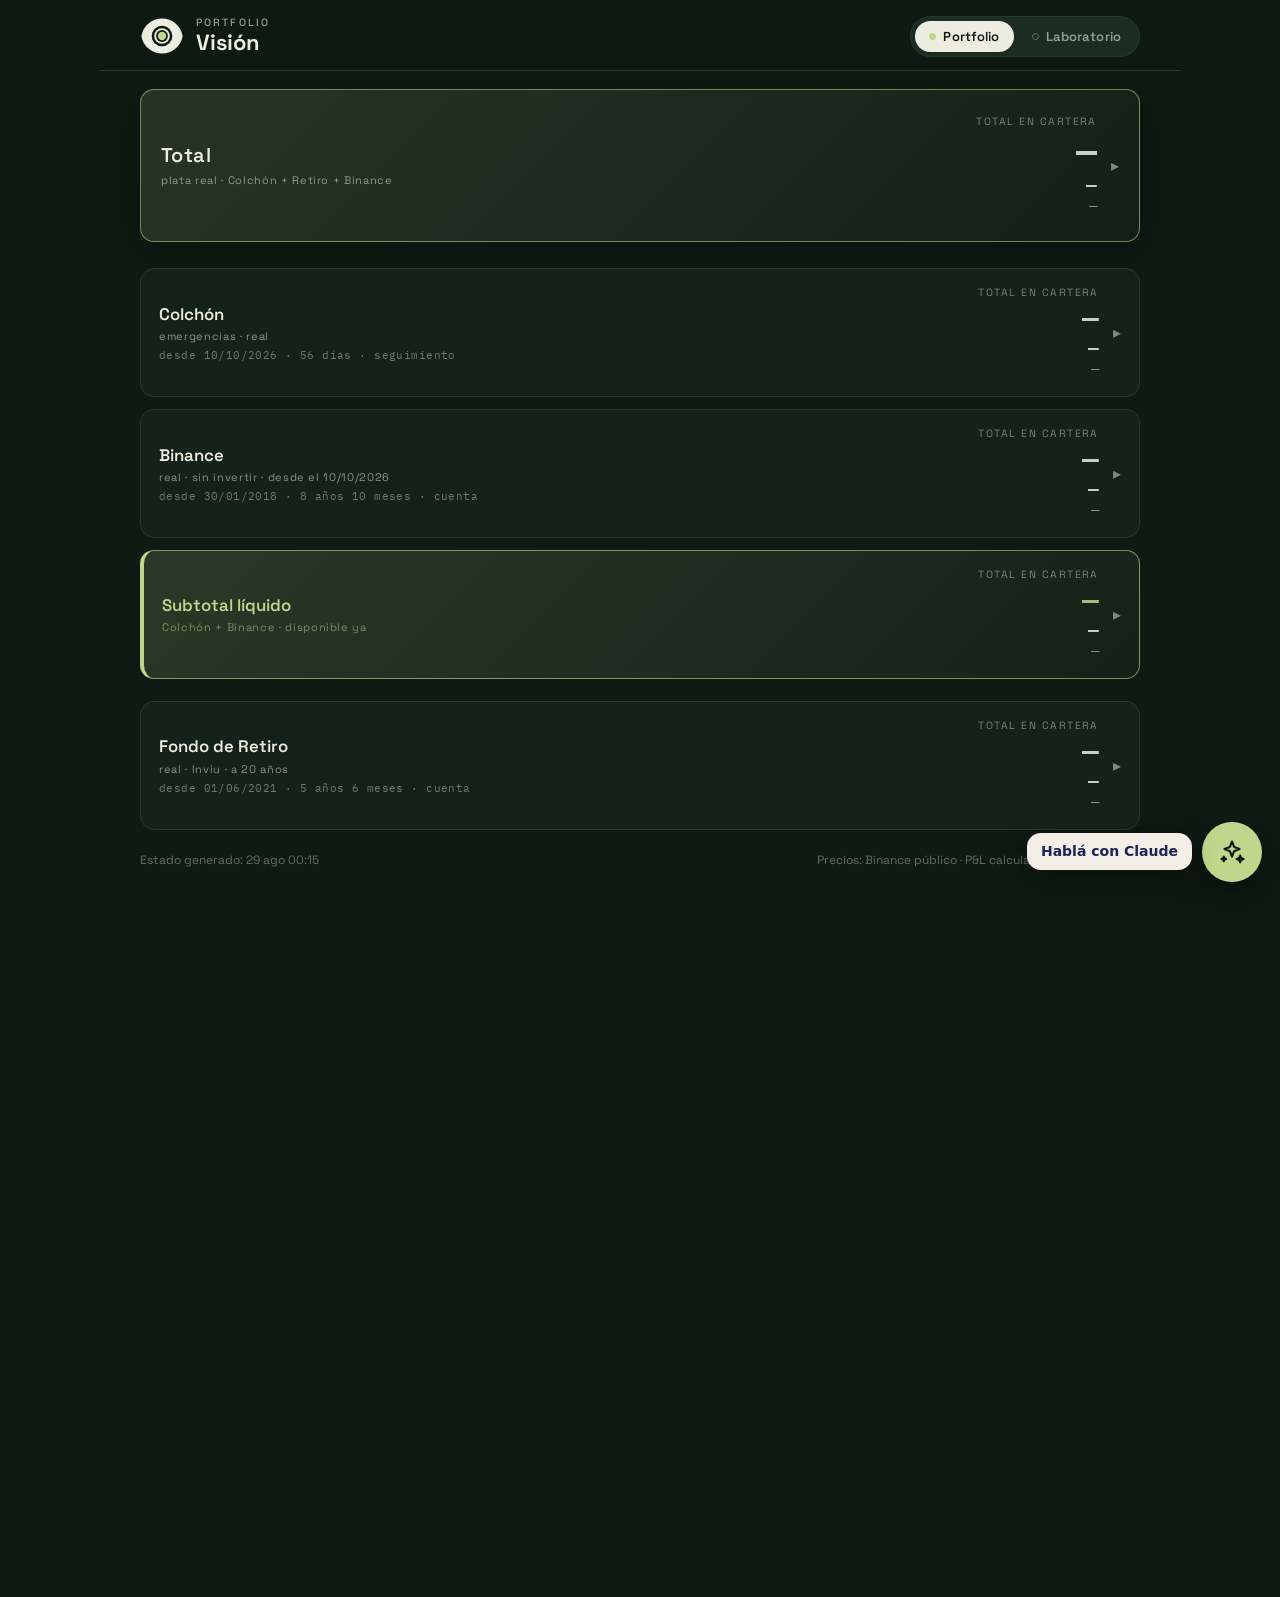
==== commit 3884e148: "panel: singular 1 dia" ====
--- a/docs/index.html
+++ b/docs/index.html
@@ -479,7 +479,7 @@
 <script src="./binance_card.js?v=1"></script>
 <script src="./curvas.js?v=1"></script>
 <script src="./vision_ui.js?v=3"></script>
-<script src="./desplegables.js?v=15"></script>
+<script src="./desplegables.js?v=16"></script>
 <script src="./chat_radar.js?v=3"></script>
 <script src="./refresco.js?v=1"></script>
 </body>
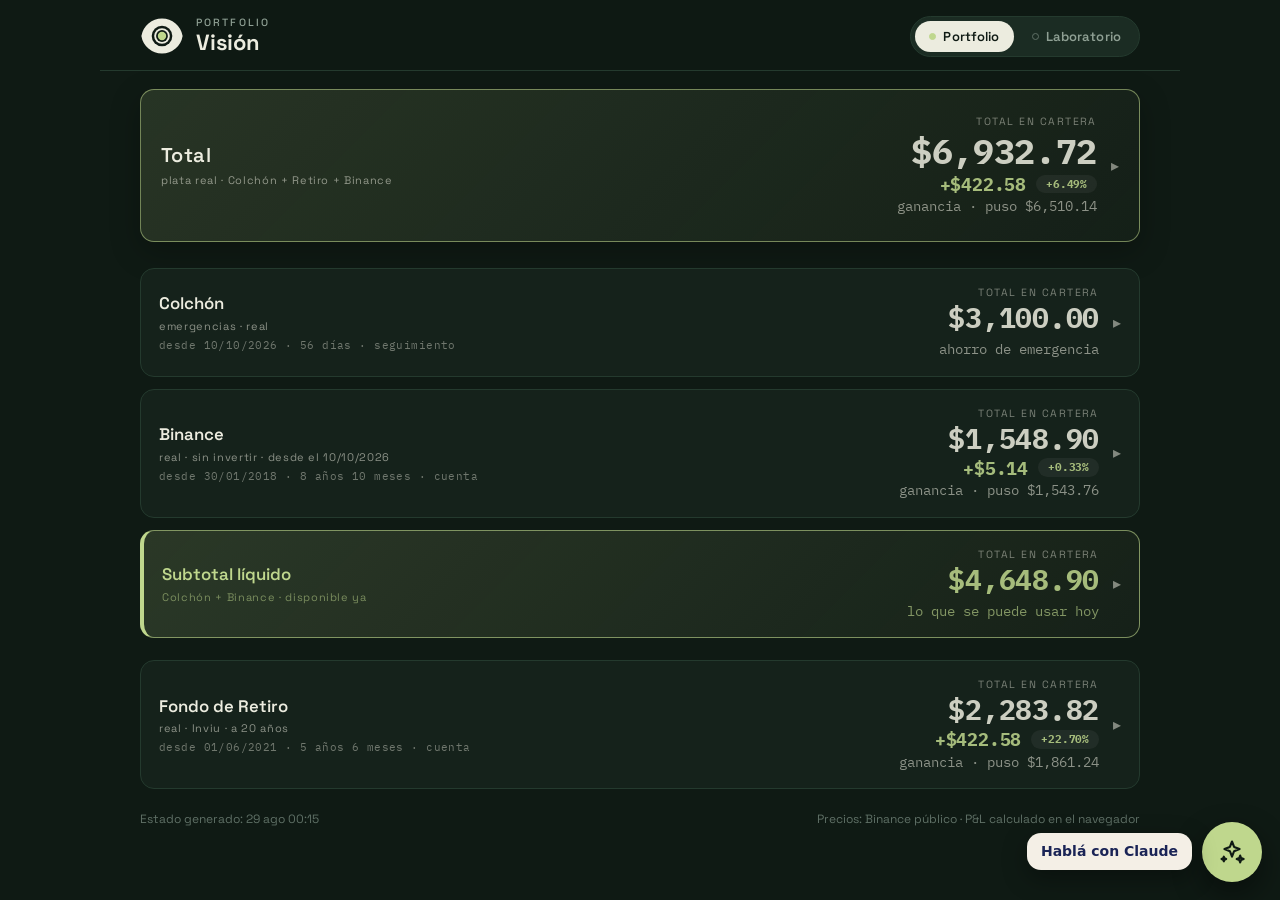
==== commit e9c3bd54: "panel: Pescador Chico fuera del Laboratorio (apagado 10/10)" ====
--- a/docs/index.html
+++ b/docs/index.html
@@ -471,7 +471,6 @@
 <script src="./sistema_extra.js?v=10oct3"></script>
 <script src="./pescador_extra.js"></script>
 <script src="./pescador_card.js?v=1oct"></script>
-<script src="./pescador_chico_card.js?v=1oct"></script>
 <script src="./pescador_analitica.js?v=1oct"></script>
 <script src="./lab_card.js?v=4"></script>
 <script src="./retiro_card.js?v=3"></script>
@@ -479,7 +478,7 @@
 <script src="./binance_card.js?v=1"></script>
 <script src="./curvas.js?v=1"></script>
 <script src="./vision_ui.js?v=3"></script>
-<script src="./desplegables.js?v=16"></script>
+<script src="./desplegables.js?v=17"></script>
 <script src="./chat_radar.js?v=3"></script>
 <script src="./refresco.js?v=1"></script>
 </body>
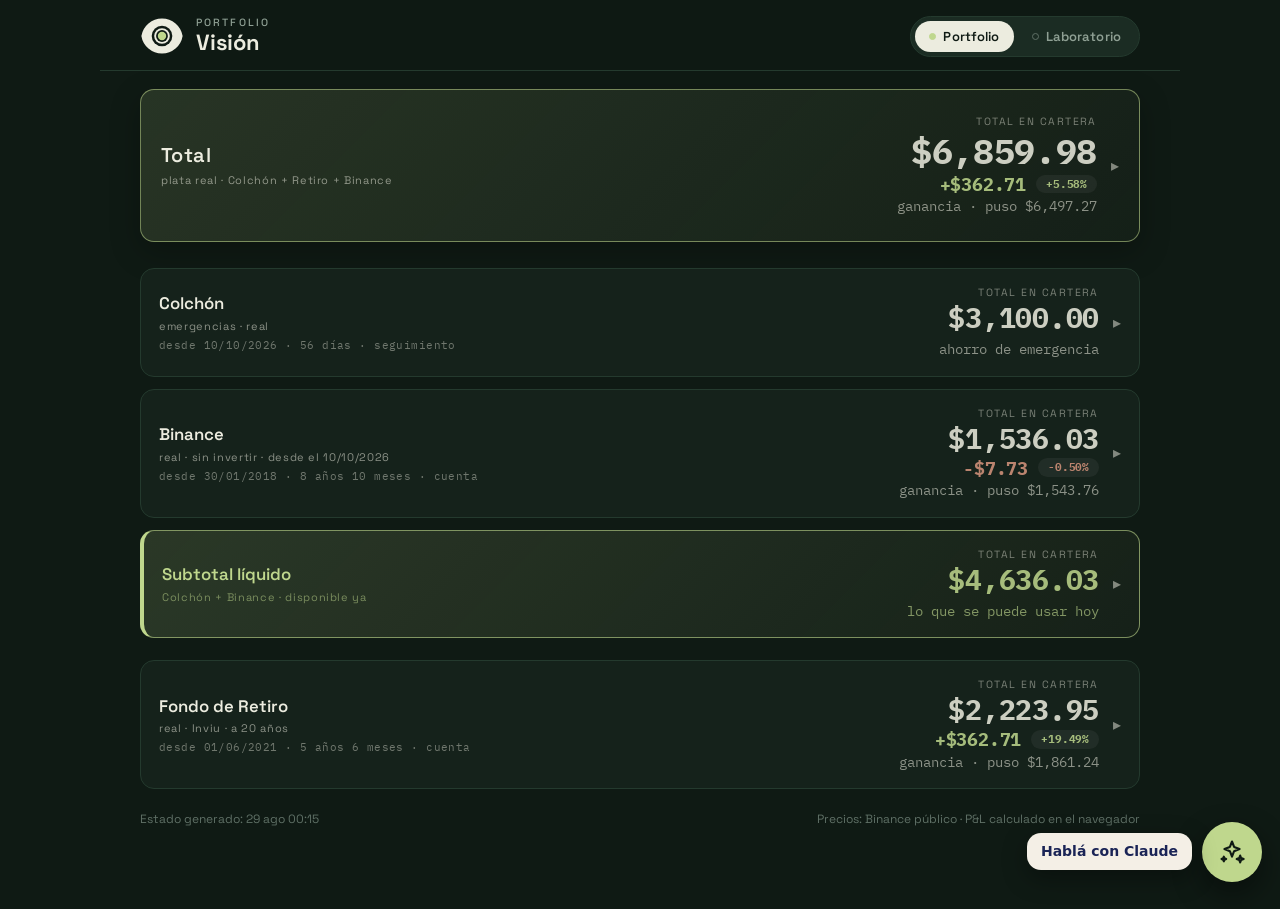
==== commit 6339f6ff: "retiro lab: index.html" ====
--- a/docs/index.html
+++ b/docs/index.html
@@ -473,12 +473,13 @@
 <script src="./pescador_card.js?v=1oct"></script>
 <script src="./pescador_analitica.js?v=1oct"></script>
 <script src="./lab_card.js?v=4"></script>
-<script src="./retiro_card.js?v=3"></script>
+<script src="./lab_retiro_card.js?v=1"></script>
+<script src="./retiro_card.js?v=4"></script>
 <script src="./colchon_card.js?v=3"></script>
 <script src="./binance_card.js?v=1"></script>
 <script src="./curvas.js?v=1"></script>
 <script src="./vision_ui.js?v=3"></script>
-<script src="./desplegables.js?v=17"></script>
+<script src="./desplegables.js?v=18"></script>
 <script src="./chat_radar.js?v=3"></script>
 <script src="./refresco.js?v=1"></script>
 </body>
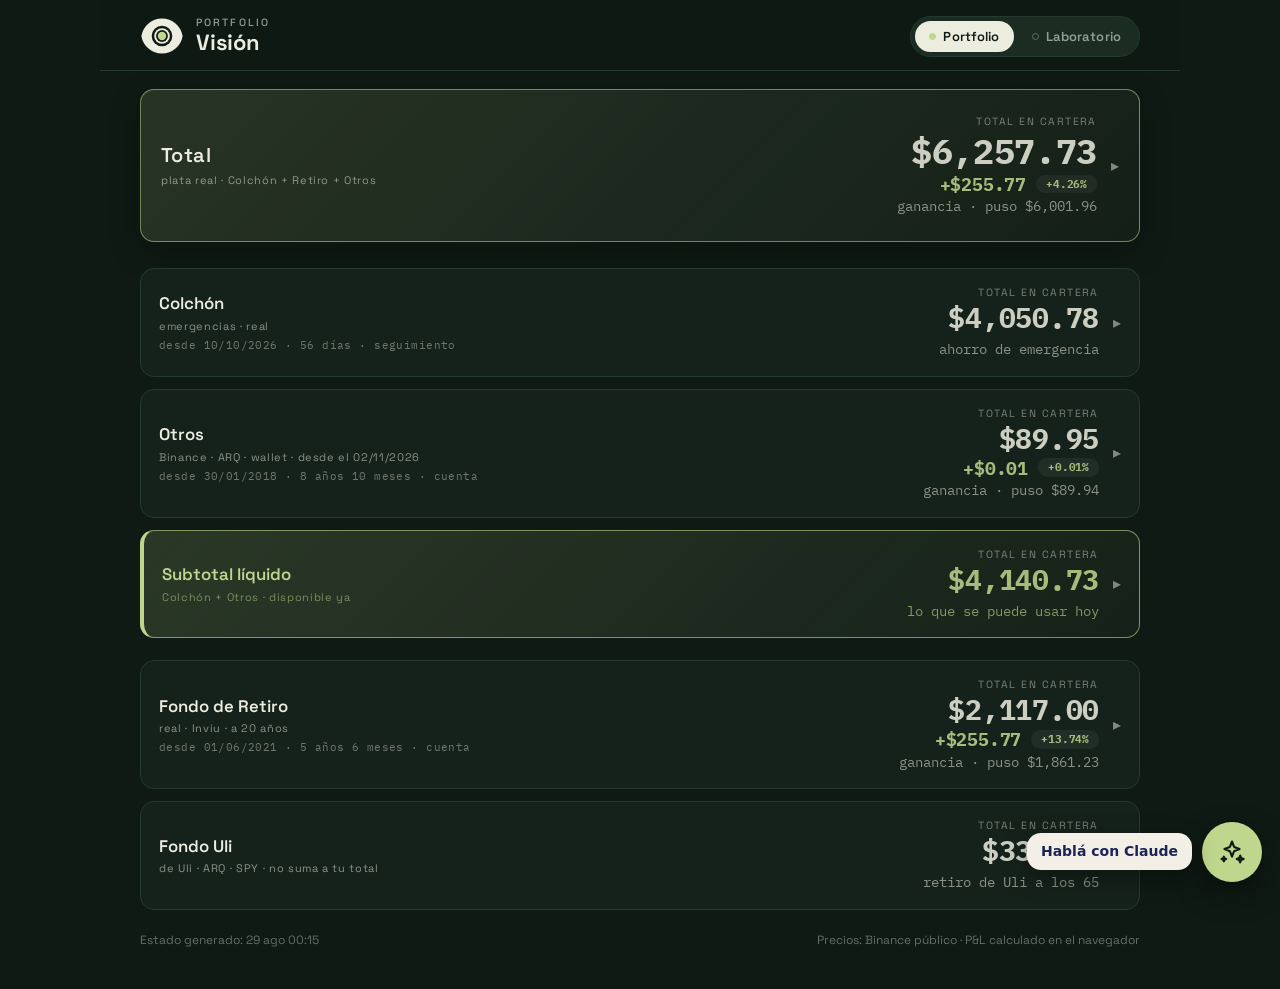
==== commit 1064aa13: "index: fondo uli" ====
--- a/docs/index.html
+++ b/docs/index.html
@@ -479,7 +479,8 @@
 <script src="./binance_card.js?v=1"></script>
 <script src="./curvas.js?v=1"></script>
 <script src="./vision_ui.js?v=3"></script>
-<script src="./desplegables.js?v=18"></script>
+<script src="./uli_card.js?v=1"></script>
+<script src="./desplegables.js?v=19"></script>
 <script src="./chat_radar.js?v=3"></script>
 <script src="./refresco.js?v=1"></script>
 </body>
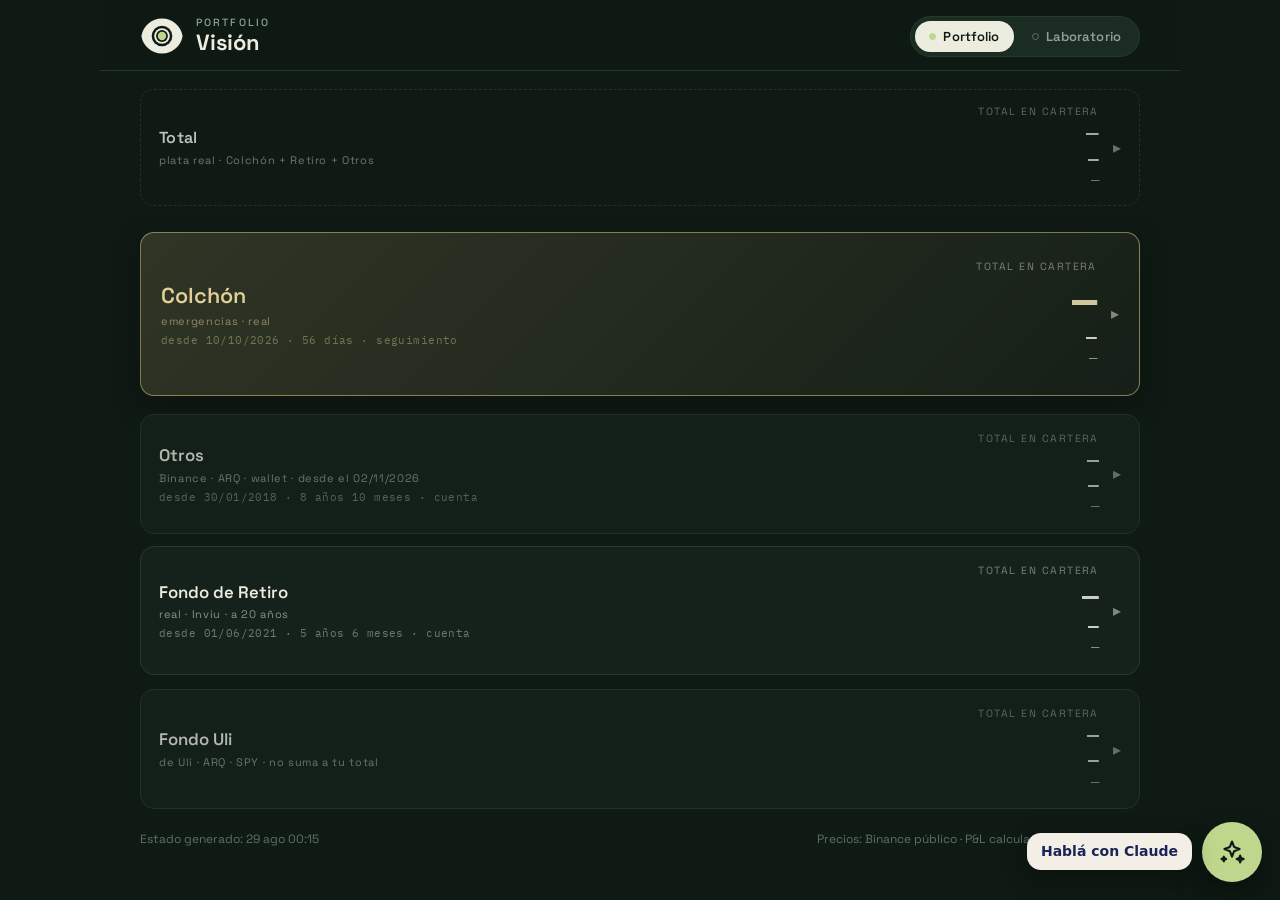
==== commit dd09b31f: "index: orden portfolio" ====
--- a/docs/index.html
+++ b/docs/index.html
@@ -481,6 +481,7 @@
 <script src="./vision_ui.js?v=3"></script>
 <script src="./uli_card.js?v=1"></script>
 <script src="./desplegables.js?v=19"></script>
+<script src="./orden_portfolio.js?v=1"></script>
 <script src="./chat_radar.js?v=3"></script>
 <script src="./refresco.js?v=1"></script>
 </body>
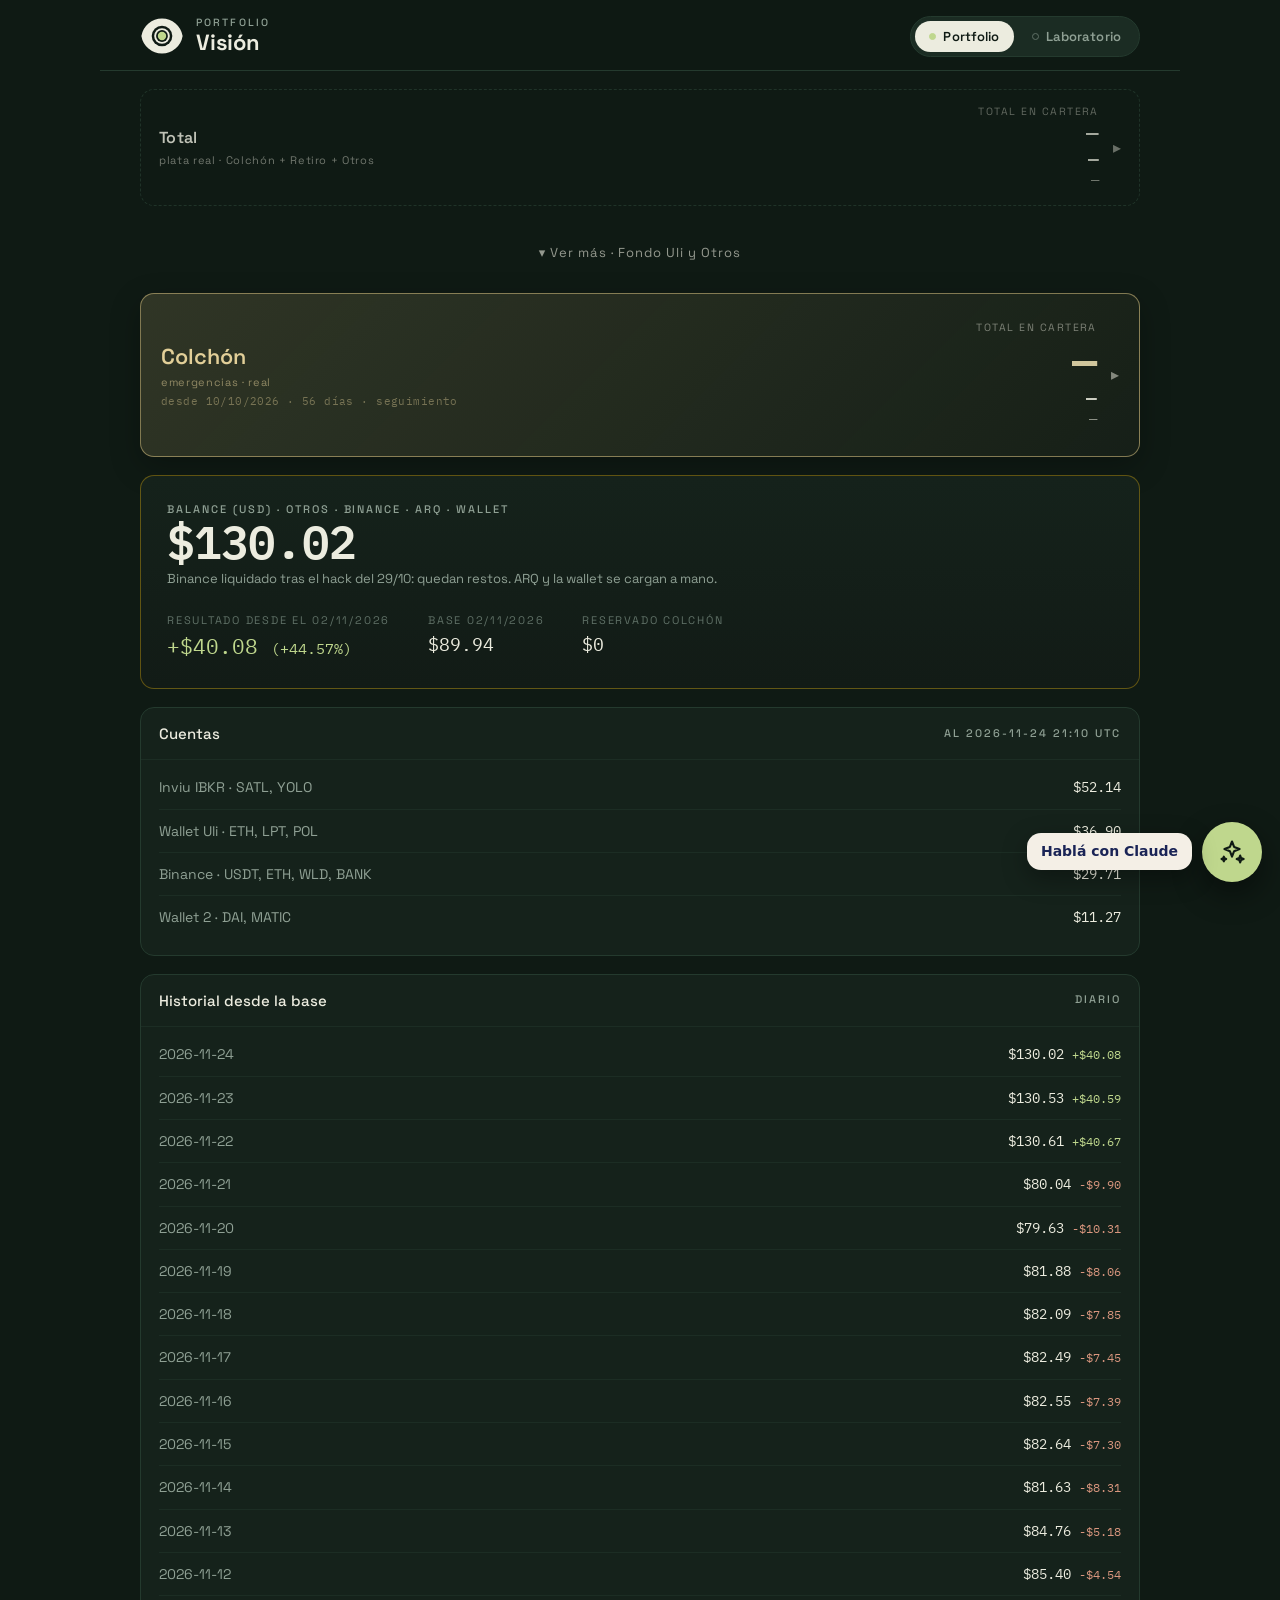
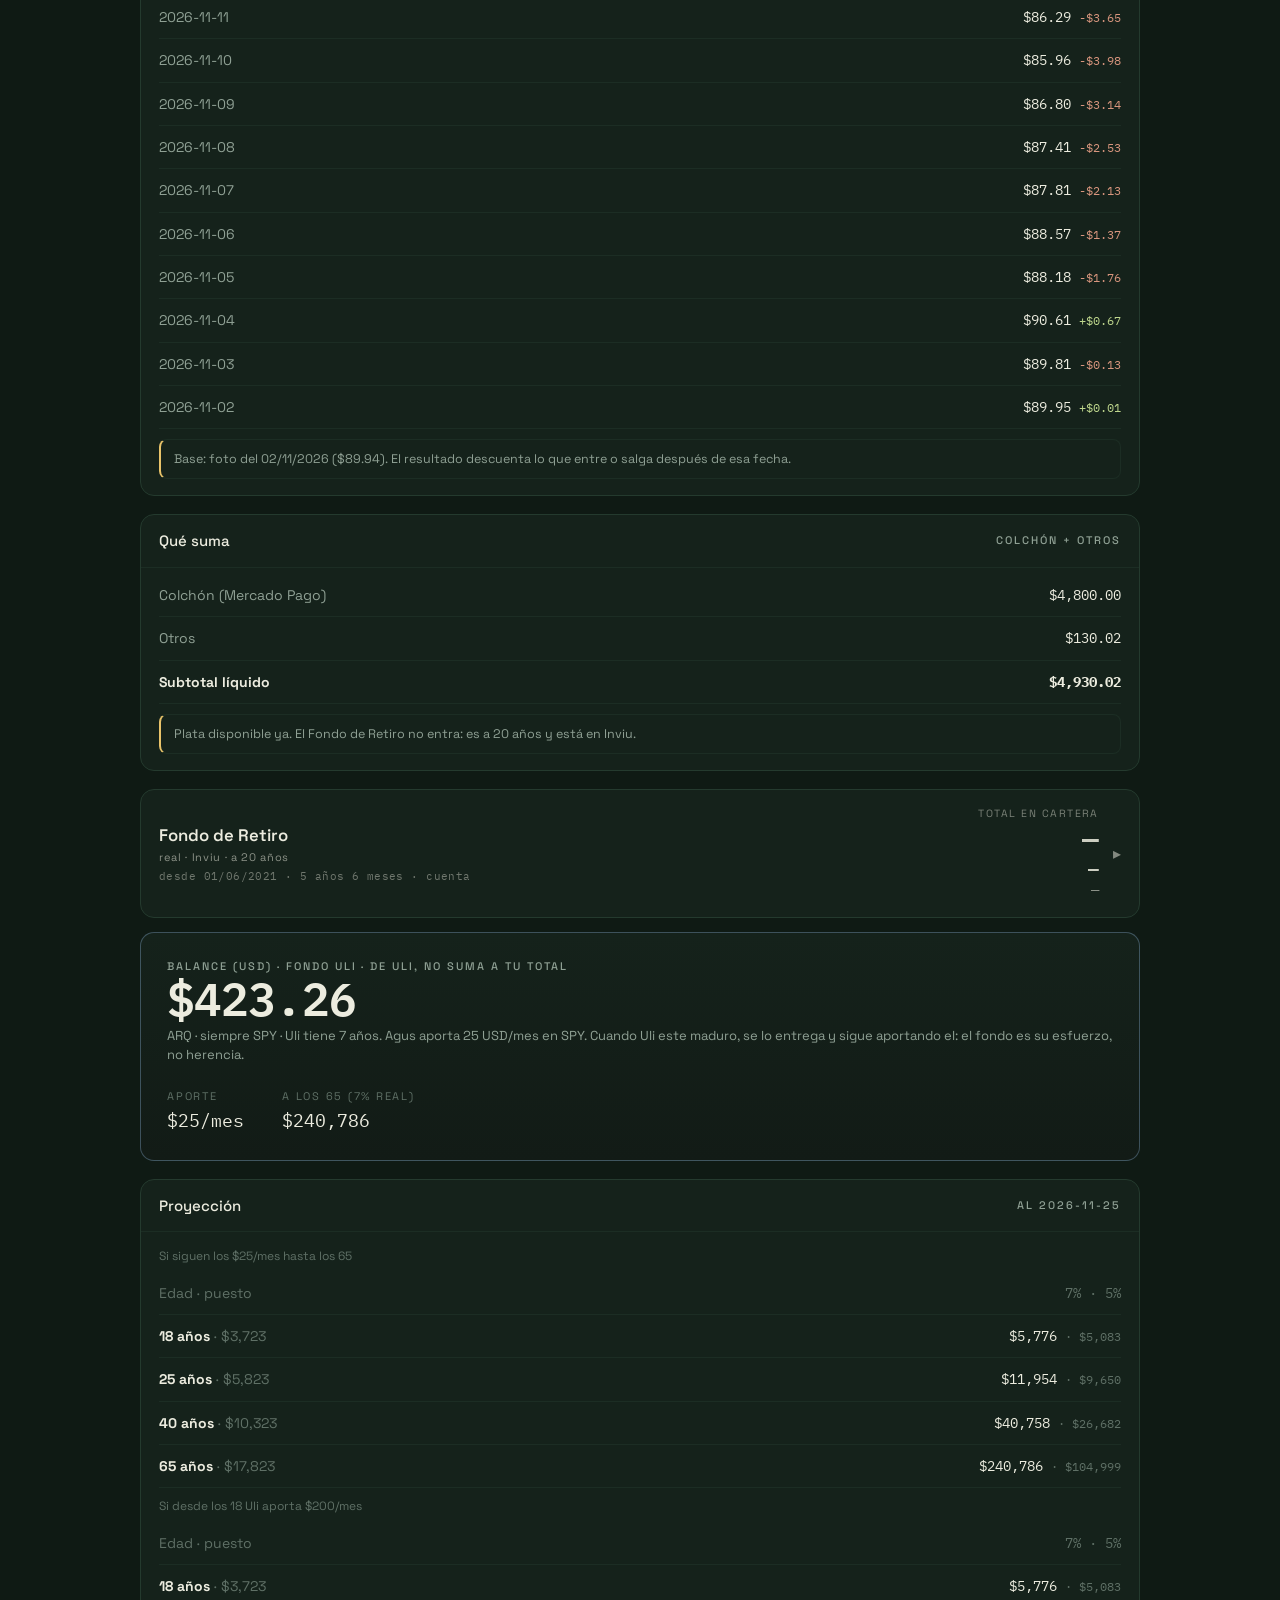
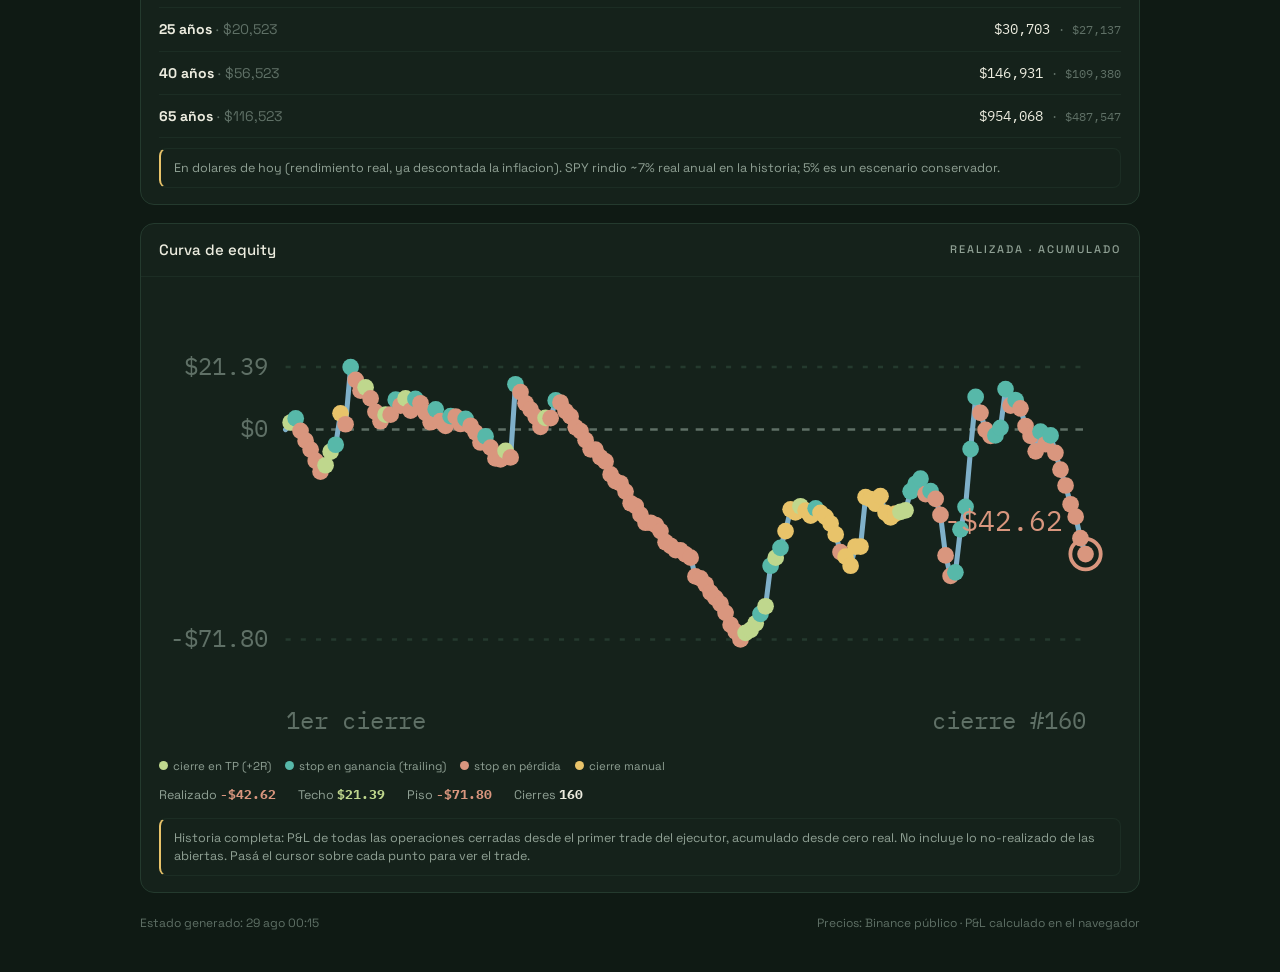
==== commit 93fb201d: "index: orden v2" ====
--- a/docs/index.html
+++ b/docs/index.html
@@ -481,7 +481,7 @@
 <script src="./vision_ui.js?v=3"></script>
 <script src="./uli_card.js?v=1"></script>
 <script src="./desplegables.js?v=19"></script>
-<script src="./orden_portfolio.js?v=1"></script>
+<script src="./orden_portfolio.js?v=2"></script>
 <script src="./chat_radar.js?v=3"></script>
 <script src="./refresco.js?v=1"></script>
 </body>
